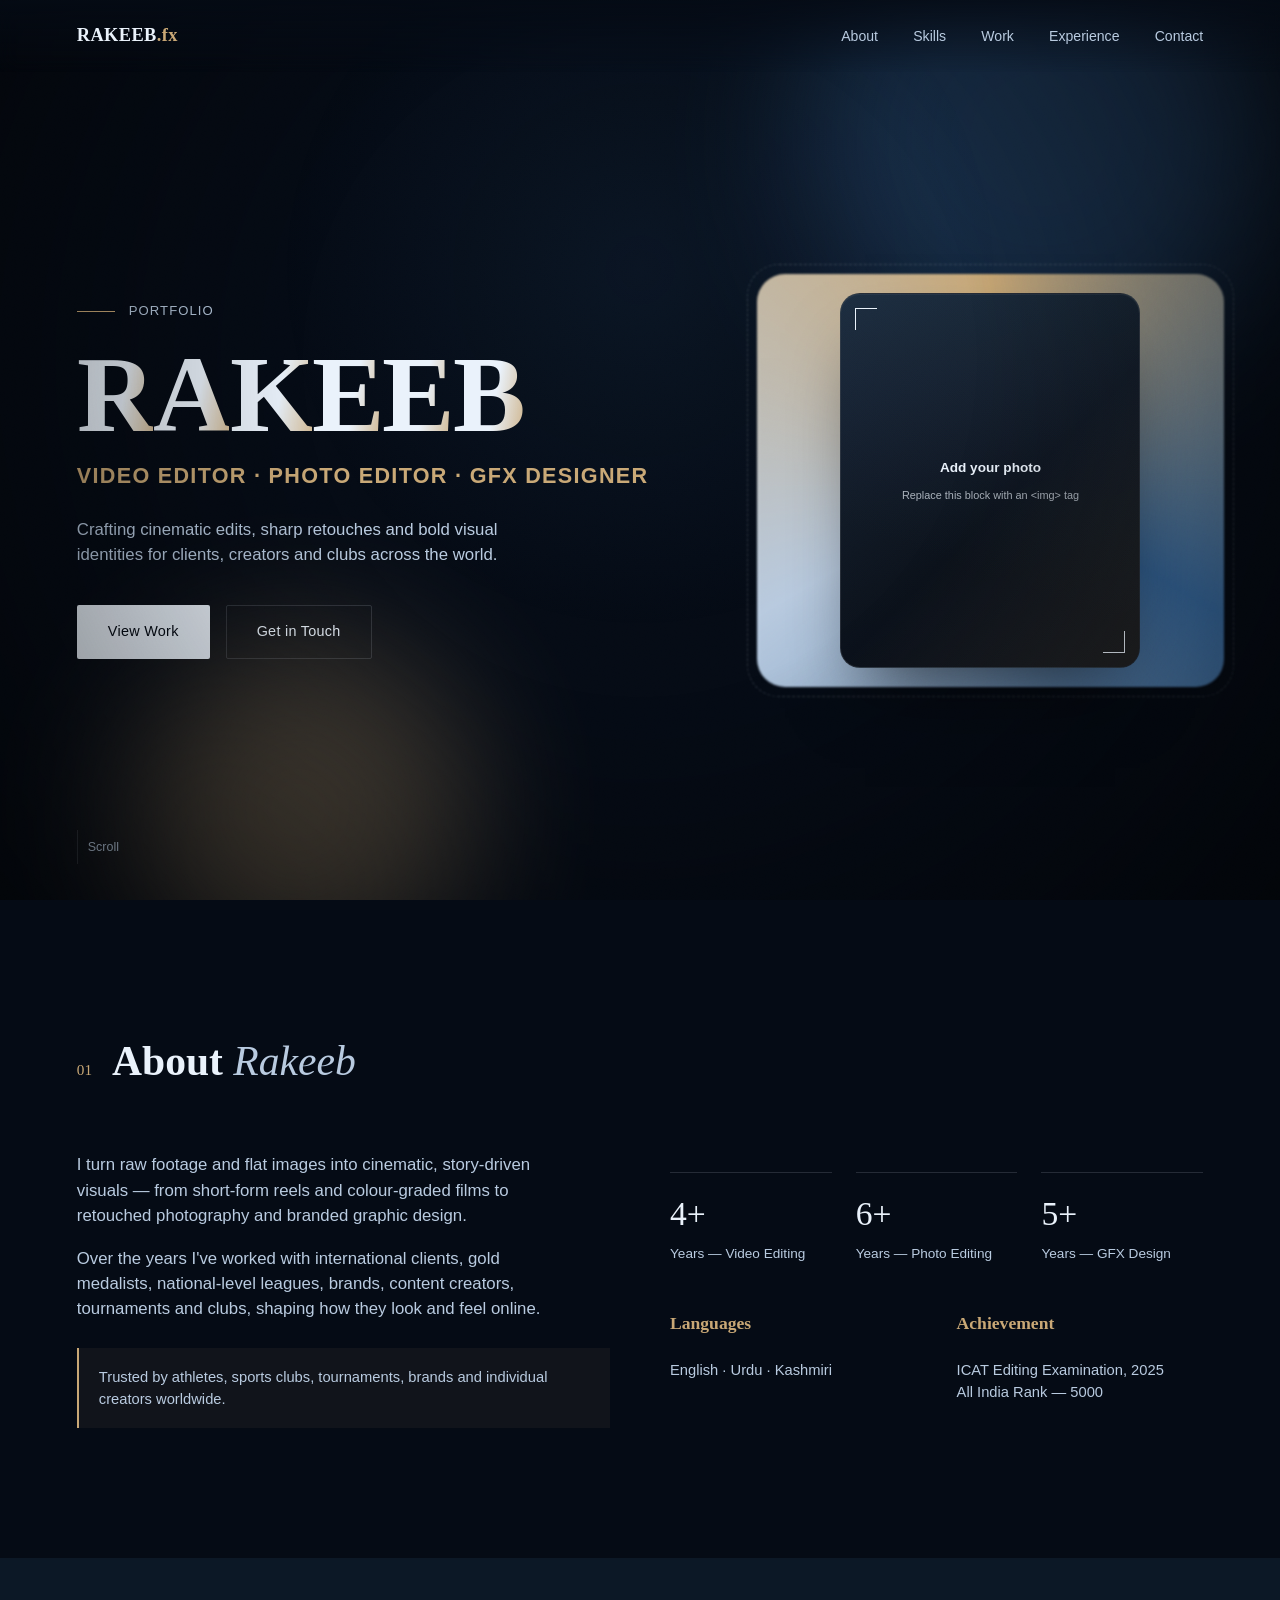
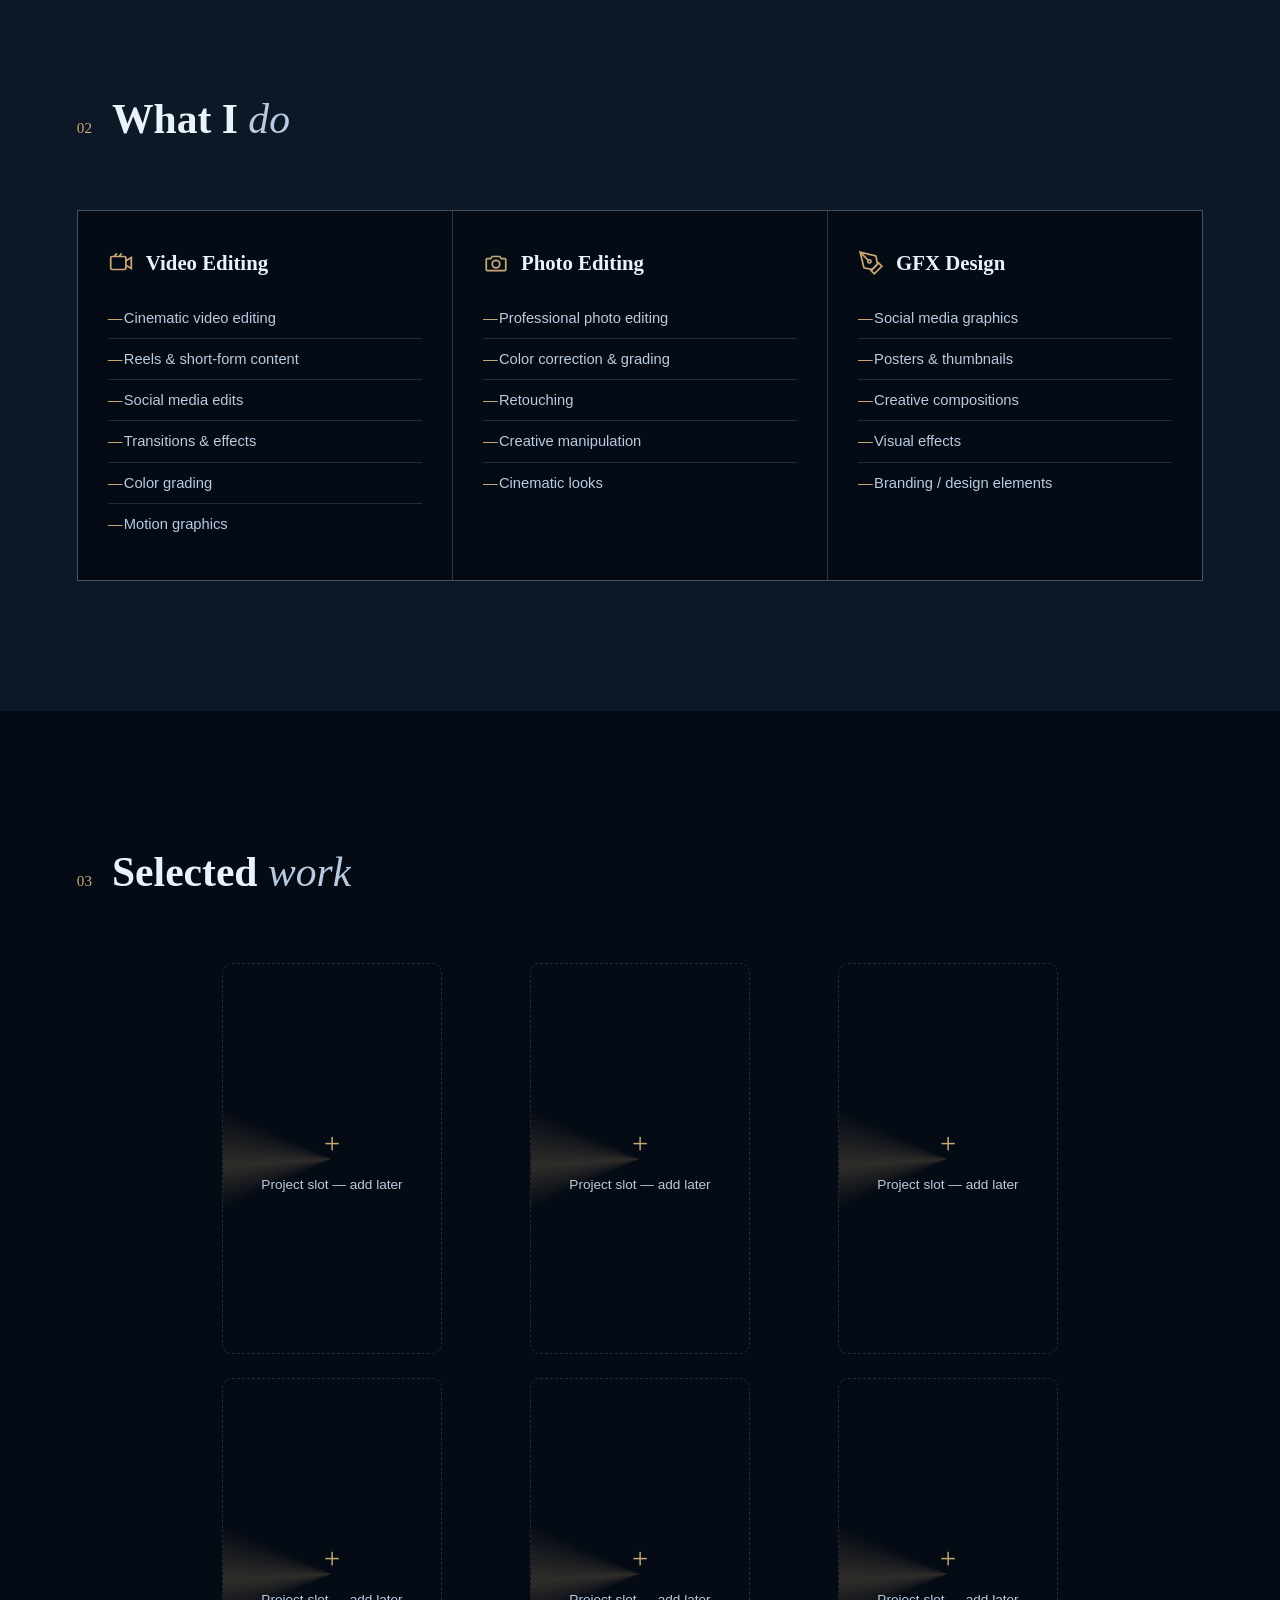
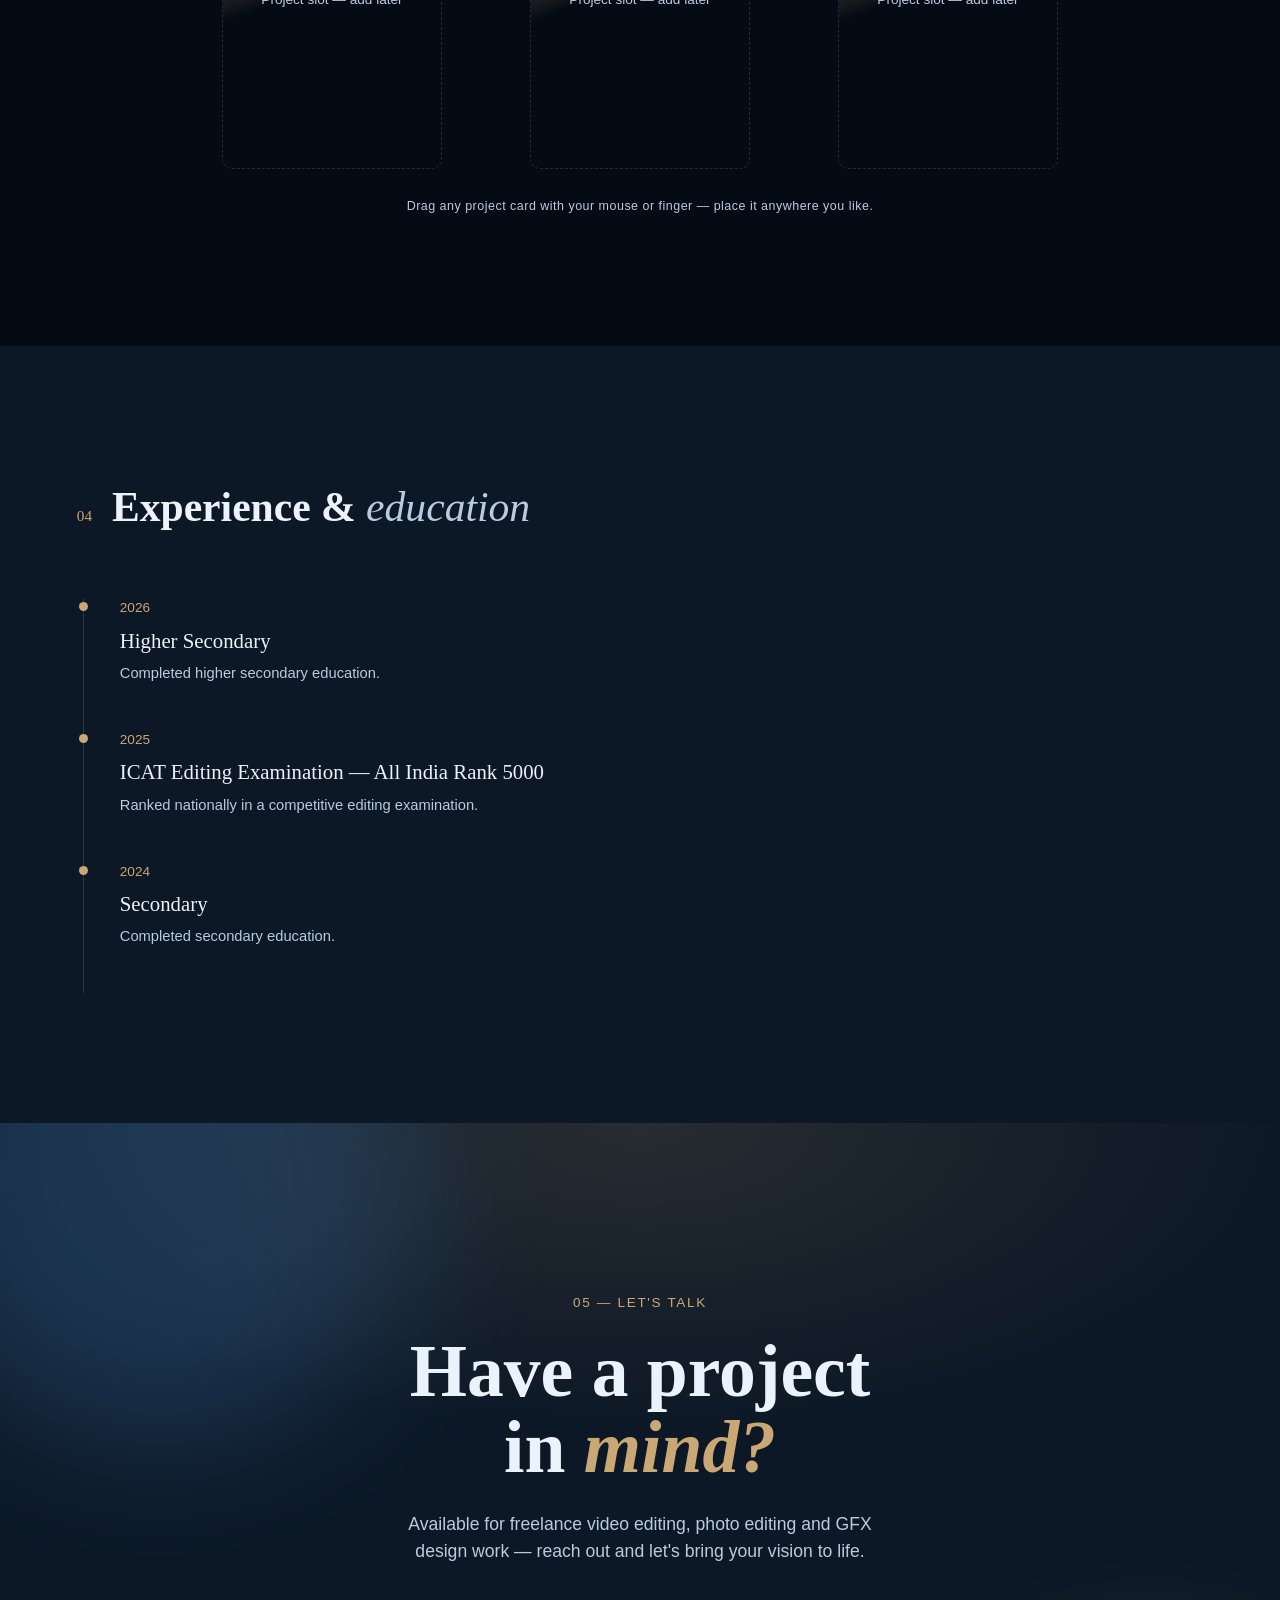
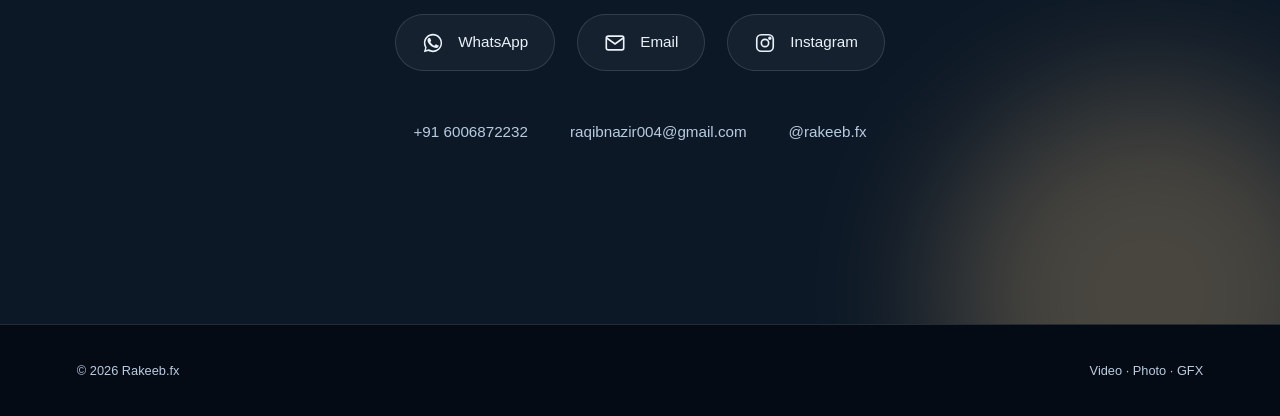
==== Index.html @ cde182a2 "Rename index-projects-draggable.html to  Index.html" ====
<!DOCTYPE html>
<html lang="en">
<head>
<meta charset="UTF-8">
<meta name="viewport" content="width=device-width, initial-scale=1.0">
<title>Rakeeb — Video Editor · Photo Editor · GFX Designer</title>
<style>
  :root{
    --prussian:#0B2545;
    --sailor:#3A6EA5;
    --alice:#EAF2FB;
    --alice-dim:#B9CBE0;
    --gold:#C9A876;
    --gold-dim:#8f7a53;
    --ink:#050B15;
    --ink-2:#0C1826;
    --line:rgba(234,242,251,0.14);
    --serif:'Fraunces', Georgia, serif;
    --sans:'Inter', -apple-system, sans-serif;
  }
  @font-face{font-family:'Fraunces';src:local('Georgia');}
  *{box-sizing:border-box; margin:0; padding:0;}
  html{scroll-behavior:smooth;}
  body{
    background:var(--ink);
    color:var(--alice);
    font-family:var(--sans);
    overflow-x:hidden;
    line-height:1.5;
  }
  ::selection{background:var(--gold); color:var(--ink);}

  .grain{
    position:fixed; inset:0; pointer-events:none; z-index:40;
    background-image:url("data:image/svg+xml,%3Csvg xmlns='http://www.w3.org/2000/svg' width='120' height='120'%3E%3Cfilter id='n'%3E%3CfeTurbulence type='fractalNoise' baseFrequency='0.9' numOctaves='2' stitchTiles='stitch'/%3E%3C/filter%3E%3Crect width='100%25' height='100%25' filter='url(%23n)' opacity='0.035'/%3E%3C/svg%3E");
    mix-blend-mode:overlay;
  }
  .vignette{
    position:fixed; inset:0; pointer-events:none; z-index:39;
    background:radial-gradient(circle at 50% 40%, transparent 40%, rgba(0,0,0,0.55) 100%);
  }
  .spotlight{
    position:fixed; inset:0; pointer-events:none; z-index:2;
    background:radial-gradient(600px circle at var(--mx,50%) var(--my,30%), rgba(58,110,165,0.10), transparent 60%);
    transition:background .1s;
  }
  .progress{position:fixed; top:0; left:0; height:2px; background:linear-gradient(90deg,var(--sailor),var(--gold)); width:0%; z-index:60; transition:width .1s;}

  /* intro curtain */
  .curtain{position:fixed; inset:0; z-index:80; display:flex; pointer-events:none;}
  .curtain div{flex:1; background:var(--ink);}
  .curtain div:first-child{animation:curtainL .9s .1s cubic-bezier(.77,0,.18,1) forwards;}
  .curtain div:last-child{animation:curtainR .9s .1s cubic-bezier(.77,0,.18,1) forwards;}
  @keyframes curtainL{to{transform:translateX(-100%);}}
  @keyframes curtainR{to{transform:translateX(100%);}}

  nav{
    position:fixed; top:0; left:0; right:0; z-index:50;
    display:flex; justify-content:space-between; align-items:center;
    padding:22px 6vw;
    backdrop-filter:blur(10px);
    background:linear-gradient(to bottom, rgba(5,11,21,0.85), transparent);
    opacity:0; animation:rise .8s .9s forwards;
  }
  .logo{font-family:var(--serif); font-size:1.15rem; letter-spacing:0.02em; font-weight:600; color:var(--alice);}
  .logo span{color:var(--gold);}
  nav ul{list-style:none; display:flex; gap:2.2rem;}
  nav a{color:var(--alice-dim); text-decoration:none; font-size:0.88rem; position:relative; padding-bottom:4px;}
  nav a::after{content:''; position:absolute; left:0; bottom:0; width:0%; height:1px; background:var(--gold); transition:width .35s ease;}
  nav a:hover{color:var(--alice);}
  nav a:hover::after{width:100%;}

  .blob{position:absolute; border-radius:50%; filter:blur(70px); opacity:0.32; pointer-events:none; z-index:0;}
  @keyframes float1{0%,100%{transform:translate(0,0) scale(1);} 50%{transform:translate(30px,-40px) scale(1.1);}}
  @keyframes float2{0%,100%{transform:translate(0,0) scale(1);} 50%{transform:translate(-40px,30px) scale(1.15);}}
  @keyframes float3{0%,100%{transform:translate(0,0);} 50%{transform:translate(20px,20px);}}

  .hero{
    position:relative; min-height:100vh; display:flex; align-items:center;
    padding:0 6vw; background:var(--ink); overflow:hidden;
  }
  .hero .blob-a{width:480px; height:480px; background:var(--sailor); top:-100px; right:0; animation:float1 12s ease-in-out infinite;}
  .hero .blob-b{width:340px; height:340px; background:var(--gold); bottom:-80px; left:10%; animation:float2 14s ease-in-out infinite;}

  .hero-grid{
    position:relative; z-index:2;
    display:grid; grid-template-columns:1.2fr 0.8fr; gap:5vw; align-items:center; width:100%;
    padding-top:60px;
  }
  .eyebrow-row{display:flex; align-items:center; gap:14px; margin-bottom:22px; opacity:0; animation:rise .9s 1.1s forwards;}
  .eyebrow-line{width:38px; height:1px; background:var(--gold);}
  .eyebrow-row span{font-size:0.82rem; color:var(--alice-dim); letter-spacing:0.08em; text-transform:uppercase;}

  .hero-name{
    font-family:var(--serif); font-weight:700;
    font-size:clamp(3.4rem, 8.5vw, 7.6rem); line-height:0.95; letter-spacing:-0.02em;
    display:flex; overflow:hidden;
  }
  .hero-name .letter{
    display:inline-block;
    background:linear-gradient(100deg, var(--alice) 30%, var(--gold) 55%, var(--alice) 80%);
    background-size:220% auto; -webkit-background-clip:text; background-clip:text; color:transparent;
    opacity:0; transform:translateY(110%) rotate(8deg);
    animation:letterIn .9s cubic-bezier(.2,.8,.2,1) forwards, shine 7s linear infinite 2.6s;
  }
  @keyframes letterIn{to{opacity:1; transform:translateY(0) rotate(0deg);}}
  @keyframes shine{to{background-position:-220% center;}}

  .hero-role{
    font-family:var(--sans); font-size:clamp(1rem,2vw,1.35rem); letter-spacing:0.06em; text-transform:uppercase;
    color:var(--gold); margin-top:14px; font-weight:600;
    opacity:0; animation:rise 1s 1.6s forwards;
  }
  .hero-sub{
    max-width:480px; margin-top:24px; color:var(--alice-dim); font-size:1.05rem;
    opacity:0; animation:rise 1s 1.75s forwards;
  }
  .hero-cta{margin-top:38px; display:flex; gap:16px; flex-wrap:wrap; opacity:0; animation:rise 1s 1.9s forwards;}
  .btn{
    position:relative; overflow:hidden;
    padding:15px 30px; border-radius:2px; font-size:0.9rem; text-decoration:none;
    transition:transform .3s, box-shadow .3s; letter-spacing:0.02em; border:1px solid transparent;
    display:inline-block;
  }
  .btn-solid{background:var(--alice); color:var(--ink);}
  .btn-solid:hover{transform:translateY(-3px); box-shadow:0 14px 30px -8px rgba(201,168,118,0.5);}
  .btn-ghost{border-color:var(--line); color:var(--alice);}
  .btn-ghost:hover{transform:translateY(-3px); border-color:var(--gold); background:rgba(201,168,118,0.1);}
  .btn::before{content:''; position:absolute; top:0; left:-120%; width:60%; height:100%; background:linear-gradient(120deg, transparent, rgba(255,255,255,0.35), transparent); transform:skewX(-20deg);}
  .btn:hover::before{animation:sweep .8s ease;}
  @keyframes sweep{to{left:140%;}}

  /* portrait assembling from fragments */
  .portrait-wrap{
    position:relative; display:flex; align-items:center; justify-content:center;
    opacity:0; animation:portraitIn 1.1s 1.3s cubic-bezier(.2,.7,.2,1) forwards, bob 5s ease-in-out infinite 3s;
  }
  @keyframes portraitIn{0%{opacity:0; transform:scale(.4) rotate(-25deg); filter:blur(14px);} 100%{opacity:1; transform:scale(1) rotate(0deg); filter:blur(0);}}
  @keyframes bob{0%,100%{transform:translateY(0);} 50%{transform:translateY(-14px);}}
  .shard{position:absolute; border-radius:50%; z-index:1; opacity:0;}
  .shard1{width:60px; height:60px; background:var(--sailor); top:-40px; left:-60px; animation:shard1move 1.1s 1.15s cubic-bezier(.2,.8,.2,1) forwards;}
  .shard2{width:40px; height:40px; background:var(--gold); bottom:-20px; right:-50px; animation:shard2move 1.1s 1.25s cubic-bezier(.2,.8,.2,1) forwards;}
  .shard3{width:26px; height:26px; background:var(--alice); top:50%; right:-70px; animation:shard3move 1.1s 1.35s cubic-bezier(.2,.8,.2,1) forwards;}
  @keyframes shard1move{0%{opacity:.9; transform:translate(-120px,-140px) rotate(-60deg) scale(1.6);} 100%{opacity:0; transform:translate(0,0) rotate(0) scale(.3);}}
  @keyframes shard2move{0%{opacity:.9; transform:translate(140px,120px) rotate(80deg) scale(1.6);} 100%{opacity:0; transform:translate(0,0) rotate(0) scale(.3);}}
  @keyframes shard3move{0%{opacity:.9; transform:translate(150px,-40px) rotate(40deg) scale(1.4);} 100%{opacity:0; transform:translate(0,0) rotate(0) scale(.3);}}

  .ring{
    position:absolute; width:110%; height:110%; border-radius:28px;
    background:conic-gradient(from 0deg, var(--gold), var(--sailor), var(--alice-dim), var(--gold));
    animation:spin 8s linear infinite;
    filter:blur(1px);
  }
  .ring::after{content:''; position:absolute; inset:-10px; border-radius:32px; border:1px dashed rgba(234,242,251,0.2);}
  @keyframes spin{to{transform:rotate(360deg);}}
  .portrait{
    position:relative; width:min(300px,68vw); aspect-ratio:4/5; border-radius:20px;
    background:
      linear-gradient(160deg, rgba(234,242,251,0.06), rgba(234,242,251,0.01)),
      linear-gradient(200deg, var(--ink-2), var(--ink) 70%);
    border:1px solid rgba(234,242,251,0.12);
    backdrop-filter:blur(6px);
    display:flex; align-items:center; justify-content:center;
    overflow:hidden; z-index:2;
    box-shadow:0 40px 70px -25px rgba(0,0,0,0.6), inset 0 1px 0 rgba(255,255,255,0.05);
    transition:transform .4s ease;
    animation:breathe 4s ease-in-out infinite, glowPulse 3s ease-in-out infinite;
  }
  @keyframes breathe{0%,100%{transform:scale(1);} 50%{transform:scale(1.02);}}
  @keyframes glowPulse{0%,100%{box-shadow:0 40px 70px -25px rgba(0,0,0,0.6), 0 0 0px rgba(201,168,118,0);} 50%{box-shadow:0 40px 70px -25px rgba(0,0,0,0.6), 0 0 35px rgba(201,168,118,0.35);}}
  .portrait::before{
    content:''; position:absolute; inset:0;
    background:linear-gradient(135deg, rgba(58,110,165,0.16), transparent 55%, rgba(201,168,118,0.14));
    pointer-events:none;
  }
  .frame-corner{position:absolute; width:22px; height:22px; z-index:3; border-color:var(--gold);}
  .fc-tl{top:14px; left:14px; border-top:1.5px solid; border-left:1.5px solid;}
  .fc-br{bottom:14px; right:14px; border-bottom:1.5px solid; border-right:1.5px solid;}
  .portrait-wrap:hover .portrait{transform:translateY(-6px);}
  .portrait-wrap:hover .ring{animation-duration:2.5s;}
  .portrait img{width:100%; height:100%; object-fit:cover; display:block; transition:transform .5s ease;}
  .portrait-wrap:hover .portrait img{transform:scale(1.06);}
  .portrait-label{color:var(--alice); font-size:0.85rem; text-align:center; z-index:2; padding:16px; font-weight:600;}
  .portrait-label small{display:block; margin-top:8px; font-size:0.68rem; opacity:0.7; font-weight:400;}

  @keyframes rise{from{opacity:0; transform:translateY(26px);} to{opacity:1; transform:translateY(0);}}

  .scroll-cue{
    position:absolute; bottom:36px; left:6vw; display:flex; align-items:center; gap:10px; z-index:2;
    color:var(--alice-dim); font-size:0.78rem; opacity:0; animation:rise 1s 2.2s forwards;
  }
  .scroll-cue .bar{width:1px; height:34px; background:var(--line); position:relative; overflow:hidden;}
  .scroll-cue .bar::after{content:''; position:absolute; top:-100%; left:0; width:100%; height:100%; background:var(--gold); animation:scrollbar 1.8s infinite;}
  @keyframes scrollbar{50%{top:0;} 100%{top:100%;}}

  section{padding:130px 6vw; position:relative;}
  .section-head{display:flex; align-items:baseline; gap:20px; margin-bottom:60px;}
  .section-num{font-family:var(--serif); font-size:0.95rem; color:var(--gold);}
  .title-mask{overflow:hidden; display:inline-block; position:relative;}
  .section-title{font-family:var(--serif); font-size:clamp(1.8rem,3.4vw,2.6rem); font-weight:600; color:var(--alice); position:relative; display:inline-block; transform:translateY(100%); transition:transform .9s cubic-bezier(.2,.8,.2,1);}
  .section-head.in .section-title{transform:translateY(0);}
  .section-title em{font-style:italic; color:var(--alice-dim); font-weight:400;}
  .curtain-wipe{position:absolute; inset:0; background:var(--gold); transform:scaleX(0); transform-origin:left; z-index:3;}
  .section-head.in .curtain-wipe{animation:wipe 1s cubic-bezier(.6,0,.2,1) forwards;}
  @keyframes wipe{0%{transform:scaleX(0); transform-origin:left;} 45%{transform:scaleX(1); transform-origin:left;} 55%{transform-origin:right;} 100%{transform:scaleX(0); transform-origin:right;}}

  .reveal{opacity:0; transform:translateY(34px); transition:opacity .8s ease, transform .8s ease;}
  .reveal.in{opacity:1; transform:translateY(0);}
  .stagger > *{opacity:0; transform:translateY(24px) scale(.96); transition:opacity .6s ease, transform .6s ease;}
  .stagger.in > *{opacity:1; transform:translateY(0) scale(1);}
  .stagger.in > *:nth-child(1){transition-delay:.05s;}
  .stagger.in > *:nth-child(2){transition-delay:.15s;}
  .stagger.in > *:nth-child(3){transition-delay:.25s;}
  .stagger.in > *:nth-child(4){transition-delay:.35s;}
  .stagger.in > *:nth-child(5){transition-delay:.45s;}
  .stagger.in > *:nth-child(6){transition-delay:.55s;}

  .project-grid.stagger > *{opacity:0; transition:opacity .8s ease, transform .8s ease;}
  .project-grid.stagger.in > *{opacity:1; transform:translate(0,0) rotate(0deg) scale(1) !important;}
  .project-grid.stagger > *:nth-child(1){transform:translate(-90px,-50px) rotate(-8deg) scale(.85);}
  .project-grid.stagger > *:nth-child(2){transform:translate(0,-110px) rotate(6deg) scale(.85);}
  .project-grid.stagger > *:nth-child(3){transform:translate(90px,-50px) rotate(-6deg) scale(.85);}
  .project-grid.stagger > *:nth-child(4){transform:translate(-90px,60px) rotate(7deg) scale(.85);}
  .project-grid.stagger > *:nth-child(5){transform:translate(0,110px) rotate(-5deg) scale(.85);}
  .project-grid.stagger > *:nth-child(6){transform:translate(90px,60px) rotate(8deg) scale(.85);}
  .project-grid.stagger.in > *:nth-child(1){transition-delay:.05s;}
  .project-grid.stagger.in > *:nth-child(2){transition-delay:.18s;}
  .project-grid.stagger.in > *:nth-child(3){transition-delay:.31s;}
  .project-grid.stagger.in > *:nth-child(4){transition-delay:.44s;}
  .project-grid.stagger.in > *:nth-child(5){transition-delay:.57s;}
  .project-grid.stagger.in > *:nth-child(6){transition-delay:.7s;}

  .about-grid{display:grid; grid-template-columns:1fr 1fr; gap:60px;}
  .about-text p{color:var(--alice-dim); font-size:1.05rem; margin-bottom:18px; max-width:52ch;}
  .stat-row{display:grid; grid-template-columns:repeat(3,1fr); gap:24px; margin-top:20px;}
  .stat{border-top:1px solid var(--line); padding-top:16px; transition:border-color .3s;}
  .stat:hover{border-color:var(--gold);}
  .stat .num{font-family:var(--serif); font-size:2.1rem; color:var(--alice);}
  .stat .lbl{color:var(--alice-dim); font-size:0.85rem; margin-top:4px;}
  .clients-note{margin-top:26px; padding:18px 20px; border-left:2px solid var(--gold); background:rgba(201,168,118,0.06); color:var(--alice-dim); font-size:0.92rem; transition:background .3s;}
  .clients-note:hover{background:rgba(201,168,118,0.13);}

  .skill-cols{display:grid; grid-template-columns:repeat(3,1fr); gap:1px; background:var(--line); border:1px solid var(--line);}
  .skill-col{background:var(--ink); padding:36px 30px; transition:background .35s, transform .35s;}
  .skill-col:hover{background:var(--ink-2); transform:translateY(-6px);}
  .skill-col h3{font-family:var(--serif); font-size:1.3rem; margin-bottom:20px; color:var(--alice); display:flex; align-items:center; gap:12px;}
  .skill-col h3 svg{width:26px; height:26px; color:var(--gold); flex-shrink:0;}
  .skill-col ul{list-style:none;}
  .skill-col li{color:var(--alice-dim); font-size:0.92rem; padding:9px 0; border-top:1px solid var(--line); position:relative; padding-left:16px; transition:color .25s, padding-left .25s;}
  .skill-col li:first-child{border-top:none;}
  .skill-col li::before{content:'—'; position:absolute; left:0; color:var(--gold);}
  .skill-col li:hover{color:var(--alice); padding-left:22px;}

  .project-grid{
    display:grid; grid-template-columns:repeat(3,1fr); gap:24px; max-width:900px; margin:0 auto;
    perspective:1200px;
  }
  .project-card{
    aspect-ratio:9/16; max-width:220px; margin:0 auto; width:100%; border:1px dashed var(--line); border-radius:10px;
    display:flex; flex-direction:column; align-items:center; justify-content:center; gap:10px;
    color:var(--alice-dim); font-size:0.85rem; position:relative; overflow:hidden;
    cursor:grab; user-select:none; -webkit-user-select:none; touch-action:none;
    will-change:transform; transform:translateZ(0);
    transition:border-color .3s, background .3s, box-shadow .35s, filter .35s;
  }
  .project-card::before{
    content:''; position:absolute; inset:-60%; pointer-events:none;
    background:conic-gradient(from 0deg, transparent 0 68%, rgba(201,168,118,.22) 74%, transparent 82%);
    animation:projectSweep 5s linear infinite;
  }
  .project-card::after{
    content:''; position:absolute; inset:0; pointer-events:none;
    background:linear-gradient(135deg, rgba(234,242,251,.08), transparent 42%, rgba(201,168,118,.08));
    opacity:0; transition:opacity .35s;
  }
  .project-card:hover{
    border-color:var(--gold); background:rgba(201,168,118,0.08);
    box-shadow:0 24px 50px -18px rgba(201,168,118,0.45), 0 0 28px rgba(58,110,165,.16);
    filter:saturate(1.12); transform:translateY(-7px) rotateX(2deg) !important;
  }
  .project-card:active{cursor:grabbing;}
  .project-card.dragging{
    z-index:30 !important; cursor:grabbing; transition:none !important;
    box-shadow:0 35px 70px -18px rgba(0,0,0,.75), 0 0 35px rgba(201,168,118,.28);
    filter:saturate(1.18) brightness(1.06);
  }
  .project-card video, .project-card img{width:100%; height:100%; object-fit:cover; display:block;}
  .plus{font-size:1.8rem; color:var(--gold); font-family:var(--serif); transition:transform .35s, opacity .35s;}
  .project-card:hover .plus{transform:rotate(90deg) scale(1.15);}
  .project-card:hover::after{opacity:1;}
  @keyframes projectSweep{to{transform:rotate(360deg);}}
  @keyframes projectGlow{
    0%,100%{box-shadow:0 0 0 rgba(201,168,118,0);}
    50%{box-shadow:0 0 24px rgba(201,168,118,.16);}
  }
  .project-card.project-animated{animation:projectGlow 3.5s ease-in-out infinite;}
  .project-card.project-animated:nth-child(2){animation-delay:.35s;}
  .project-card.project-animated:nth-child(3){animation-delay:.7s;}
  .project-card.project-animated:nth-child(4){animation-delay:1.05s;}
  .project-card.project-animated:nth-child(5){animation-delay:1.4s;}
  .project-card.project-animated:nth-child(6){animation-delay:1.75s;}
  .drag-hint{
    text-align:center; margin:28px auto 0; color:var(--alice-dim); font-size:.78rem; opacity:.65;
    letter-spacing:.04em;
  }

  .timeline{border-left:1px solid var(--line); margin-left:6px;}
  .t-item{position:relative; padding:0 0 46px 36px;}
  .t-item::before{content:''; position:absolute; left:-5px; top:4px; width:9px; height:9px; border-radius:50%; background:var(--gold); box-shadow:0 0 0 0 rgba(201,168,118,0.6); animation:tpulse 2.4s infinite;}
  @keyframes tpulse{0%{box-shadow:0 0 0 0 rgba(201,168,118,0.5);} 70%{box-shadow:0 0 0 10px rgba(201,168,118,0);} 100%{box-shadow:0 0 0 0 rgba(201,168,118,0);}}
  .t-year{color:var(--gold); font-size:0.85rem; margin-bottom:6px;}
  .t-title{font-family:var(--serif); font-size:1.3rem; color:var(--alice); margin-bottom:6px;}
  .t-desc{color:var(--alice-dim); font-size:0.92rem; max-width:60ch;}

  .info-row{display:grid; grid-template-columns:repeat(3,1fr); gap:40px;}
  .info-block h4{font-family:var(--serif); font-size:1.1rem; margin-bottom:16px; color:var(--gold);}
  .info-block p, .info-block li{color:var(--alice-dim); font-size:0.92rem; list-style:none; padding:6px 0;}

  .contact-section{
    position:relative; padding:170px 6vw; overflow:hidden;
    background:radial-gradient(ellipse 80% 60% at 50% 0%, rgba(201,168,118,0.14), transparent 65%), var(--ink-2);
  }
  .contact-section .blob-c{width:520px; height:520px; background:var(--sailor); top:-200px; left:-100px; animation:float3 10s ease-in-out infinite;}
  .contact-section .blob-d{width:420px; height:420px; background:var(--gold); bottom:-180px; right:-80px; animation:float1 13s ease-in-out infinite;}
  .contact-wrap{position:relative; z-index:2; text-align:center; max-width:800px; margin:0 auto;}
  .contact-eyebrow{color:var(--gold); letter-spacing:0.12em; text-transform:uppercase; font-size:0.85rem; margin-bottom:20px; opacity:0;}
  .contact-title{font-family:var(--serif); font-size:clamp(2.6rem,7vw,4.6rem); line-height:1.03; margin-bottom:26px; opacity:0;}
  .contact-title em{color:var(--gold); font-style:italic;}
  .contact-desc{color:var(--alice-dim); font-size:1.1rem; max-width:52ch; margin:0 auto; opacity:0;}
  .contact-cta{margin-top:50px; opacity:0; display:flex; justify-content:center; gap:22px; flex-wrap:wrap;}
  .icon-btn{
    display:flex; align-items:center; gap:14px;
    padding:16px 26px; border-radius:50px; text-decoration:none;
    background:rgba(234,242,251,0.04); border:1px solid var(--line);
    color:var(--alice); font-size:0.95rem; font-weight:500;
    transition:transform .35s, border-color .35s, background .35s, box-shadow .35s;
    position:relative; overflow:hidden;
  }
  .icon-btn svg{width:22px; height:22px; flex-shrink:0; position:relative; z-index:2;}
  .icon-btn span{position:relative; z-index:2;}
  .icon-btn::before{content:''; position:absolute; inset:0; border-radius:50px; opacity:0; background:linear-gradient(100deg,var(--sailor),var(--gold)); transition:opacity .35s;}
  .icon-btn:hover{transform:translateY(-5px); border-color:transparent; box-shadow:0 18px 34px -14px rgba(201,168,118,0.5);}
  .icon-btn:hover::before{opacity:1;}
  .icon-btn.whatsapp{animation:btnpop 2.6s ease-in-out infinite;}
  @keyframes btnpop{0%,100%{box-shadow:0 0 0 0 rgba(201,168,118,0.35);} 50%{box-shadow:0 0 0 10px rgba(201,168,118,0);}}
  .contact-links{display:flex; justify-content:center; gap:34px; flex-wrap:wrap; margin-top:40px; opacity:0;}
  .contact-links a{color:var(--alice-dim); text-decoration:none; font-size:0.95rem; padding:10px 4px; position:relative;}
  .contact-links a::after{content:''; position:absolute; left:0; bottom:0; width:0%; height:1px; background:var(--gold); transition:width .35s ease;}
  .contact-links a:hover{color:var(--alice);}
  .contact-links a:hover::after{width:100%;}
  .contact-wrap .fade-in{animation:rise 1s forwards;}
  .contact-eyebrow.fade-in{animation-delay:.05s;}
  .contact-title.fade-in{animation-delay:.15s;}
  .contact-desc.fade-in{animation-delay:.3s;}
  .contact-cta.fade-in{animation-delay:.45s;}
  .contact-links.fade-in{animation-delay:.6s;}

  footer{padding:36px 6vw; border-top:1px solid var(--line); display:flex; justify-content:space-between; color:var(--alice-dim); font-size:0.8rem;}

  @media(max-width:860px){
    .hero-grid, .about-grid{grid-template-columns:1fr;}
    .portrait-wrap{order:-1; margin:0 auto 20px;}
    .skill-cols, .project-grid, .info-row{grid-template-columns:1fr;}
    nav ul{display:none;}
    section{padding:90px 6vw;}
    .contact-section{padding:110px 6vw;}
  }
  @media (prefers-reduced-motion: reduce){
    *{animation:none !important; transition:none !important;}
    .section-title{transform:none;}
  }
</style>
</head>
<body>

<div class="curtain"><div></div><div></div></div>
<div class="progress" id="progress"></div>
<div class="grain"></div>
<div class="vignette"></div>
<div class="spotlight" id="spotlight"></div>

<nav>
  <div class="logo">RAKEEB<span>.fx</span></div>
  <ul>
    <li><a href="#about">About</a></li>
    <li><a href="#skills">Skills</a></li>
    <li><a href="#work">Work</a></li>
    <li><a href="#experience">Experience</a></li>
    <li><a href="#contact">Contact</a></li>
  </ul>
</nav>

<section class="hero">
  <div class="blob blob-a" data-depth="30"></div>
  <div class="blob blob-b" data-depth="18"></div>
  <div class="hero-grid">
    <div>
      <div class="eyebrow-row"><div class="eyebrow-line"></div><span>Portfolio</span></div>
      <h1 class="hero-name" id="heroName"></h1>
      <div class="hero-role">Video Editor · Photo Editor · GFX Designer</div>
      <p class="hero-sub">Crafting cinematic edits, sharp retouches and bold visual identities for clients, creators and clubs across the world.</p>
      <div class="hero-cta">
        <a href="#work" class="btn btn-solid">View Work</a>
        <a href="#contact" class="btn btn-ghost">Get in Touch</a>
      </div>
    </div>
    <div class="portrait-wrap">
      <span class="shard shard1"></span>
      <span class="shard shard2"></span>
      <span class="shard shard3"></span>
      <div class="ring"></div>
      <div class="portrait">
        <div class="frame-corner fc-tl"></div>
        <div class="frame-corner fc-br"></div>
        <div class="portrait-label">Add your photo<br><small>Replace this block with an &lt;img&gt; tag</small></div>
      </div>
    </div>
  </div>
  <div class="scroll-cue"><div class="bar"></div><span>Scroll</span></div>
</section>

<section id="about">
  <div class="section-head reveal"><span class="section-num">01</span><div class="title-mask"><h2 class="section-title">About <em>Rakeeb</em></h2><div class="curtain-wipe"></div></div></div>
  <div class="about-grid">
    <div class="about-text reveal">
      <p>I turn raw footage and flat images into cinematic, story-driven visuals — from short-form reels and colour-graded films to retouched photography and branded graphic design.</p>
      <p>Over the years I've worked with international clients, gold medalists, national-level leagues, brands, content creators, tournaments and clubs, shaping how they look and feel online.</p>
      <div class="clients-note">Trusted by athletes, sports clubs, tournaments, brands and individual creators worldwide.</div>
    </div>
    <div class="reveal">
      <div class="stat-row">
        <div class="stat"><div class="num">4+</div><div class="lbl">Years — Video Editing</div></div>
        <div class="stat"><div class="num">6+</div><div class="lbl">Years — Photo Editing</div></div>
        <div class="stat"><div class="num">5+</div><div class="lbl">Years — GFX Design</div></div>
      </div>
      <div class="info-row" style="margin-top:46px; grid-template-columns:1fr 1fr;">
        <div class="info-block">
          <h4>Languages</h4>
          <p>English · Urdu · Kashmiri</p>
        </div>
        <div class="info-block">
          <h4>Achievement</h4>
          <p>ICAT Editing Examination, 2025<br>All India Rank — 5000</p>
        </div>
      </div>
    </div>
  </div>
</section>

<section id="skills" style="background:var(--ink-2);">
  <div class="section-head reveal"><span class="section-num">02</span><div class="title-mask"><h2 class="section-title">What I <em>do</em></h2><div class="curtain-wipe"></div></div></div>
  <div class="skill-cols stagger">
    <div class="skill-col">
      <h3><svg viewBox="0 0 24 24" fill="none" stroke="currentColor" stroke-width="1.6"><rect x="2.5" y="6" width="14" height="12" rx="1.5"/><path d="M16.5 10l5-3v10l-5-3"/><path d="M6 6l2-3M10.5 6l2-3"/></svg>Video Editing</h3>
      <ul>
        <li>Cinematic video editing</li>
        <li>Reels & short-form content</li>
        <li>Social media edits</li>
        <li>Transitions & effects</li>
        <li>Color grading</li>
        <li>Motion graphics</li>
      </ul>
    </div>
    <div class="skill-col">
      <h3><svg viewBox="0 0 24 24" fill="none" stroke="currentColor" stroke-width="1.6"><path d="M4 8h3l1.5-2h7L17 8h3a1 1 0 011 1v9a1 1 0 01-1 1H4a1 1 0 01-1-1V9a1 1 0 011-1z"/><circle cx="12" cy="13" r="3.5"/></svg>Photo Editing</h3>
      <ul>
        <li>Professional photo editing</li>
        <li>Color correction & grading</li>
        <li>Retouching</li>
        <li>Creative manipulation</li>
        <li>Cinematic looks</li>
      </ul>
    </div>
    <div class="skill-col">
      <h3><svg viewBox="0 0 24 24" fill="none" stroke="currentColor" stroke-width="1.6"><path d="M12 19l7-7 3 3-7 7-3-3z"/><path d="M18 13l-1.5-7.5L2 2l3.5 14.5L13 18l5-5z"/><path d="M2 2l7.5 7.5"/><circle cx="10.5" cy="10.5" r="1.5"/></svg>GFX Design</h3>
      <ul>
        <li>Social media graphics</li>
        <li>Posters & thumbnails</li>
        <li>Creative compositions</li>
        <li>Visual effects</li>
        <li>Branding / design elements</li>
      </ul>
    </div>
  </div>
</section>

<section id="work">
  <div class="section-head reveal"><span class="section-num">03</span><div class="title-mask"><h2 class="section-title">Selected <em>work</em></h2><div class="curtain-wipe"></div></div></div>
  <div class="project-grid stagger">
    <div class="project-card project-animated"><div class="plus">+</div>Project slot — add later</div>
    <div class="project-card project-animated"><div class="plus">+</div>Project slot — add later</div>
    <div class="project-card project-animated"><div class="plus">+</div>Project slot — add later</div>
    <div class="project-card project-animated"><div class="plus">+</div>Project slot — add later</div>
    <div class="project-card project-animated"><div class="plus">+</div>Project slot — add later</div>
    <div class="project-card project-animated"><div class="plus">+</div>Project slot — add later</div>
  </div>
  <div class="drag-hint reveal">Drag any project card with your mouse or finger — place it anywhere you like.</div>
</section>

<section id="experience" style="background:var(--ink-2);">
  <div class="section-head reveal"><span class="section-num">04</span><div class="title-mask"><h2 class="section-title">Experience & <em>education</em></h2><div class="curtain-wipe"></div></div></div>
  <div class="timeline reveal">
    <div class="t-item">
      <div class="t-year">2026</div>
      <div class="t-title">Higher Secondary</div>
      <div class="t-desc">Completed higher secondary education.</div>
    </div>
    <div class="t-item">
      <div class="t-year">2025</div>
      <div class="t-title">ICAT Editing Examination — All India Rank 5000</div>
      <div class="t-desc">Ranked nationally in a competitive editing examination.</div>
    </div>
    <div class="t-item">
      <div class="t-year">2024</div>
      <div class="t-title">Secondary</div>
      <div class="t-desc">Completed secondary education.</div>
    </div>
  </div>
</section>

<section id="contact" class="contact-section">
  <div class="blob blob-c"></div>
  <div class="blob blob-d"></div>
  <div class="contact-wrap">
    <div class="contact-eyebrow">05 — Let's talk</div>
    <h2 class="contact-title">Have a project<br>in <em>mind?</em></h2>
    <p class="contact-desc">Available for freelance video editing, photo editing and GFX design work — reach out and let's bring your vision to life.</p>
    <div class="contact-cta">
      <a href="https://wa.me/916006872232" target="_blank" class="icon-btn whatsapp">
        <svg viewBox="0 0 24 24" fill="currentColor"><path d="M17.5 14.4c-.3-.1-1.7-.9-2-.9-.3-.1-.5-.1-.7.1-.2.3-.8.9-.9 1.1-.2.2-.3.2-.6.1-.3-.1-1.3-.5-2.4-1.5-.9-.8-1.5-1.8-1.7-2.1-.2-.3 0-.5.1-.6.1-.1.3-.3.4-.5.1-.1.2-.3.3-.4.1-.2 0-.4 0-.5 0-.1-.7-1.6-.9-2.2-.2-.5-.5-.5-.7-.5h-.6c-.2 0-.5.1-.8.4-.3.3-1 1-1 2.4s1.1 2.8 1.2 3c.1.2 2.1 3.2 5.1 4.4.7.3 1.3.5 1.7.6.7.2 1.4.2 1.9.1.6-.1 1.7-.7 2-1.4.2-.7.2-1.2.2-1.4-.1-.1-.3-.2-.6-.3z"/><path d="M12 2C6.5 2 2 6.5 2 12c0 1.9.5 3.6 1.4 5.1L2 22l5-1.3c1.4.8 3.1 1.3 4.9 1.3 5.5 0 10-4.5 10-10S17.5 2 12 2zm0 18.1c-1.6 0-3.1-.4-4.4-1.2l-.3-.2-3 .8.8-2.9-.2-.3C4.2 15 3.7 13.5 3.7 12c0-4.6 3.7-8.3 8.3-8.3s8.3 3.7 8.3 8.3-3.7 8.1-8.3 8.1z"/></svg>
        <span>WhatsApp</span>
      </a>
      <a href="mailto:raqibnazir004@gmail.com" class="icon-btn">
        <svg viewBox="0 0 24 24" fill="none" stroke="currentColor" stroke-width="1.8"><rect x="2.5" y="4.5" width="19" height="15" rx="2"/><path d="M3 6.5l9 6.5 9-6.5"/></svg>
        <span>Email</span>
      </a>
      <a href="https://instagram.com/rakeeb.fx" target="_blank" class="icon-btn">
        <svg viewBox="0 0 24 24" fill="none" stroke="currentColor" stroke-width="1.8"><rect x="3" y="3" width="18" height="18" rx="5"/><circle cx="12" cy="12" r="4"/><circle cx="17.3" cy="6.7" r="1"/></svg>
        <span>Instagram</span>
      </a>
    </div>
    <div class="contact-links">
      <a href="https://wa.me/916006872232" target="_blank">+91 6006872232</a>
      <a href="mailto:raqibnazir004@gmail.com">raqibnazir004@gmail.com</a>
      <a href="https://instagram.com/rakeeb.fx" target="_blank">@rakeeb.fx</a>
    </div>
  </div>
</section>

<footer>
  <span>© <span id="year"></span> Rakeeb.fx</span>
  <span>Video · Photo · GFX</span>
</footer>

<script>
  document.getElementById('year').textContent = new Date().getFullYear();

  // split hero name into animated letters
  const name = "RAKEEB";
  const heroName = document.getElementById('heroName');
  [...name].forEach((ch,i)=>{
    const s = document.createElement('span');
    s.className = 'letter';
    s.textContent = ch;
    s.style.animationDelay = (1.15 + i*0.08) + 's, ' + (1.15 + i*0.08 + 3) + 's';
    heroName.appendChild(s);
  });

  // scroll reveal
  const revealEls = document.querySelectorAll('.reveal, .stagger, .section-head');
  const obs = new IntersectionObserver((entries)=>{
    entries.forEach(e=>{
      if(e.isIntersecting){
        e.target.classList.add('in');
        if(e.target.classList.contains('project-grid')){
          e.target.querySelectorAll('.project-card').forEach(c=>c.classList.add('project-animated'));
        }
      }
    });
  }, {threshold:0.15});
  revealEls.forEach(el=>obs.observe(el));

  // contact fade-in on view
  const contactEls = document.querySelectorAll('.contact-wrap > *');
  const cObs = new IntersectionObserver((entries)=>{
    entries.forEach(e=>{ if(e.isIntersecting){ e.target.classList.add('fade-in'); } });
  }, {threshold:0.3});
  contactEls.forEach(el=>cObs.observe(el));

  // scroll progress + parallax blobs
  const depthEls = document.querySelectorAll('[data-depth]');
  window.addEventListener('scroll', ()=>{
    const h = document.documentElement;
    const pct = (h.scrollTop) / (h.scrollHeight - h.clientHeight) * 100;
    document.getElementById('progress').style.width = pct + '%';
    depthEls.forEach(el=>{
      const depth = el.dataset.depth;
      el.style.transform = `translateY(${h.scrollTop / depth}px)`;
    });
  });

  // cursor spotlight
  window.addEventListener('mousemove', (e)=>{
    document.documentElement.style.setProperty('--mx', e.clientX + 'px');
    document.documentElement.style.setProperty('--my', e.clientY + 'px');
  });

  // 3D tilt on the portrait following the cursor
  const tiltCard = document.querySelector('.portrait');
  const tiltWrap = document.querySelector('.portrait-wrap');
  if(tiltCard && tiltWrap){
    tiltWrap.addEventListener('mousemove', (e)=>{
      const r = tiltCard.getBoundingClientRect();
      const px = (e.clientX - r.left) / r.width - 0.5;
      const py = (e.clientY - r.top) / r.height - 0.5;
      tiltCard.style.transform = `rotateY(${px*14}deg) rotateX(${-py*14}deg) translateY(-4px)`;
    });
    tiltWrap.addEventListener('mouseleave', ()=>{ tiltCard.style.transform = ''; });
    tiltWrap.style.perspective = '900px';
  }


  // Project cards: manual drag only (mouse + touch). Cards never auto-move.
  const projectCards = document.querySelectorAll('.project-card');
  projectCards.forEach((card)=>{
    let dragging = false, pointerId = null;
    let startX = 0, startY = 0, baseX = 0, baseY = 0;
    let moved = false;

    const getXY = (e) => ({x:e.clientX, y:e.clientY});

    card.addEventListener('pointerdown', (e)=>{
      if(e.button !== undefined && e.pointerType === 'mouse' && e.button !== 0) return;
      dragging = true;
      moved = false;
      pointerId = e.pointerId;
      card.setPointerCapture(pointerId);
      const p = getXY(e);
      startX = p.x; startY = p.y;
      baseX = parseFloat(card.dataset.dragX || '0');
      baseY = parseFloat(card.dataset.dragY || '0');
      card.classList.add('dragging');
      e.preventDefault();
    });

    card.addEventListener('pointermove', (e)=>{
      if(!dragging || e.pointerId !== pointerId) return;
      const p = getXY(e);
      const dx = p.x - startX;
      const dy = p.y - startY;
      if(Math.abs(dx) + Math.abs(dy) > 4) moved = true;

      const x = baseX + dx;
      const y = baseY + dy;
      card.dataset.dragX = x;
      card.dataset.dragY = y;
      card.style.transform = `translate3d(${x}px, ${y}px, 0) rotate(${Math.max(-4, Math.min(4, dx/35))}deg) scale(1.025)`;
      e.preventDefault();
    });

    const endDrag = (e)=>{
      if(!dragging || (e.pointerId !== undefined && e.pointerId !== pointerId)) return;
      dragging = false;
      card.classList.remove('dragging');
      card.style.transform = `translate3d(${card.dataset.dragX || 0}px, ${card.dataset.dragY || 0}px, 0)`;
      pointerId = null;
    };

    card.addEventListener('pointerup', endDrag);
    card.addEventListener('pointercancel', endDrag);
  });

  // remove curtain from flow after animation
  setTimeout(()=>{ const c = document.querySelector('.curtain'); if(c) c.style.display='none'; }, 1100);
</script>

</body>
</html>
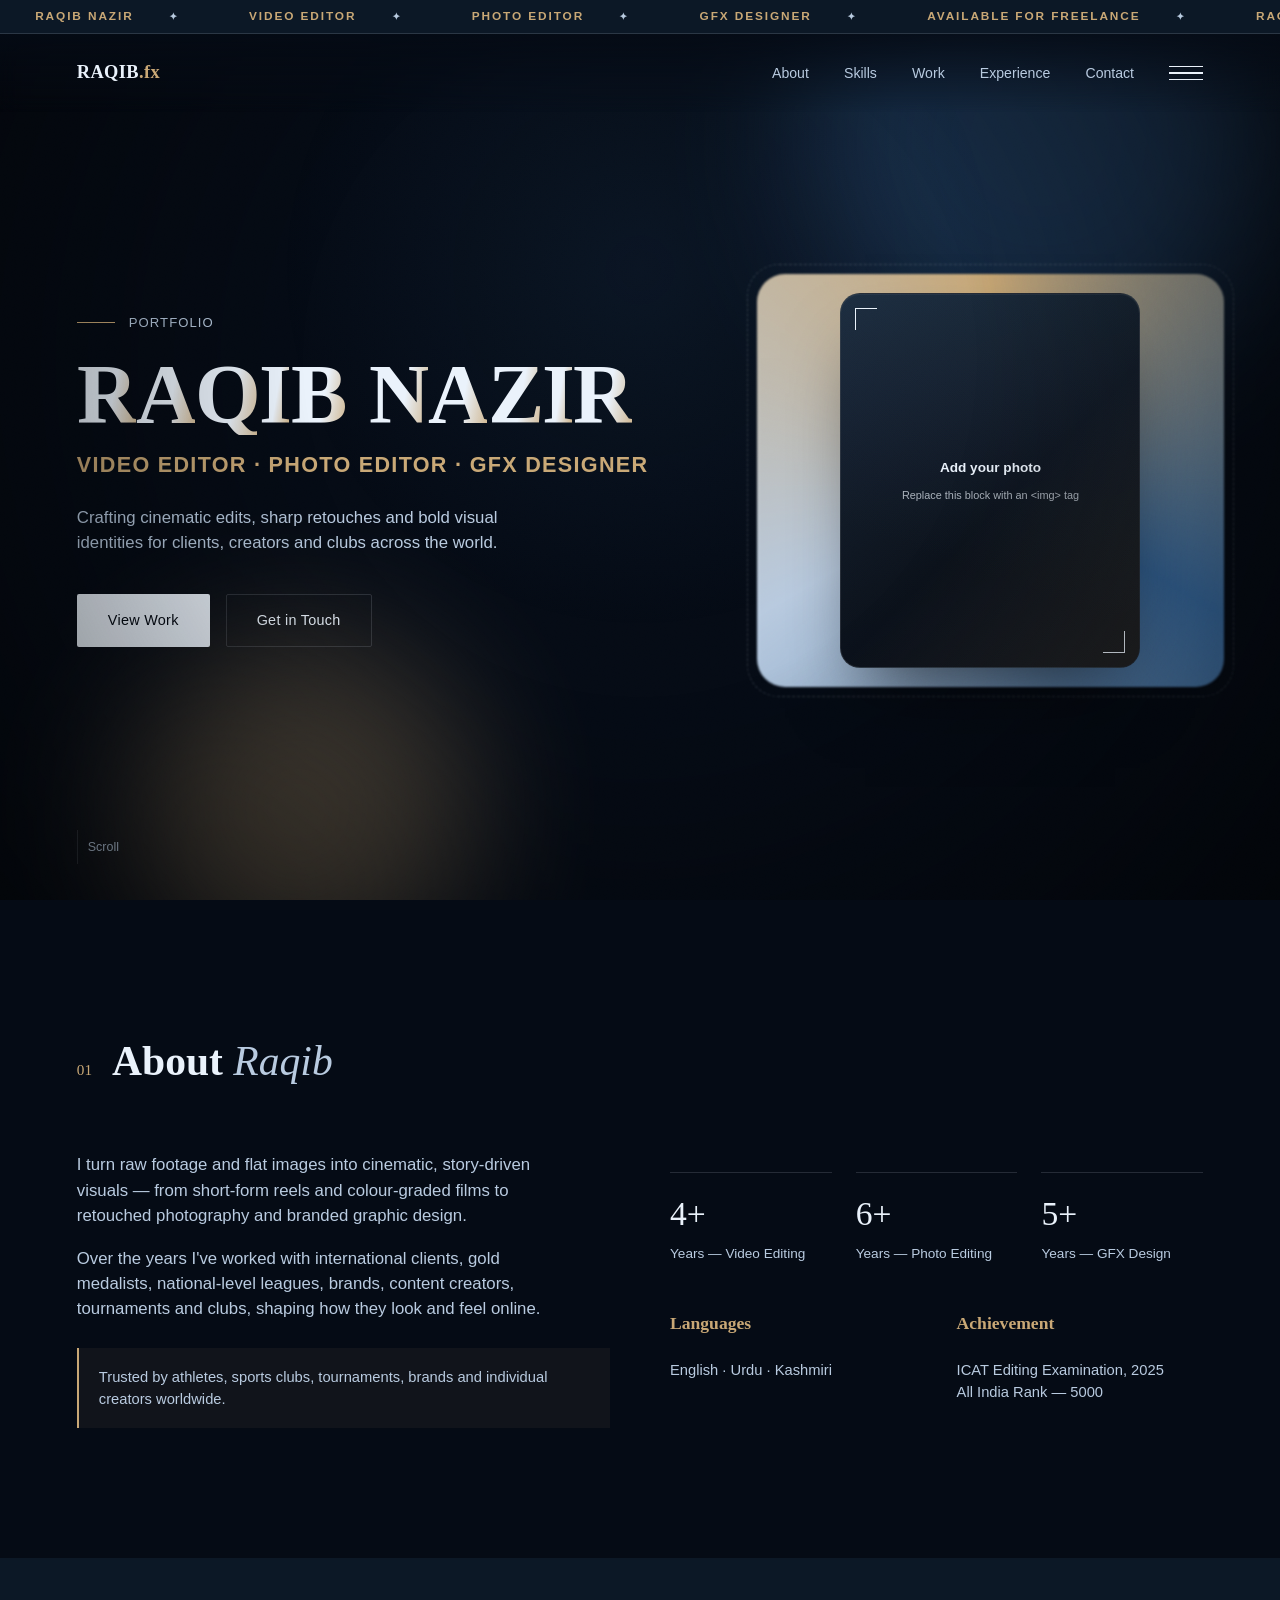
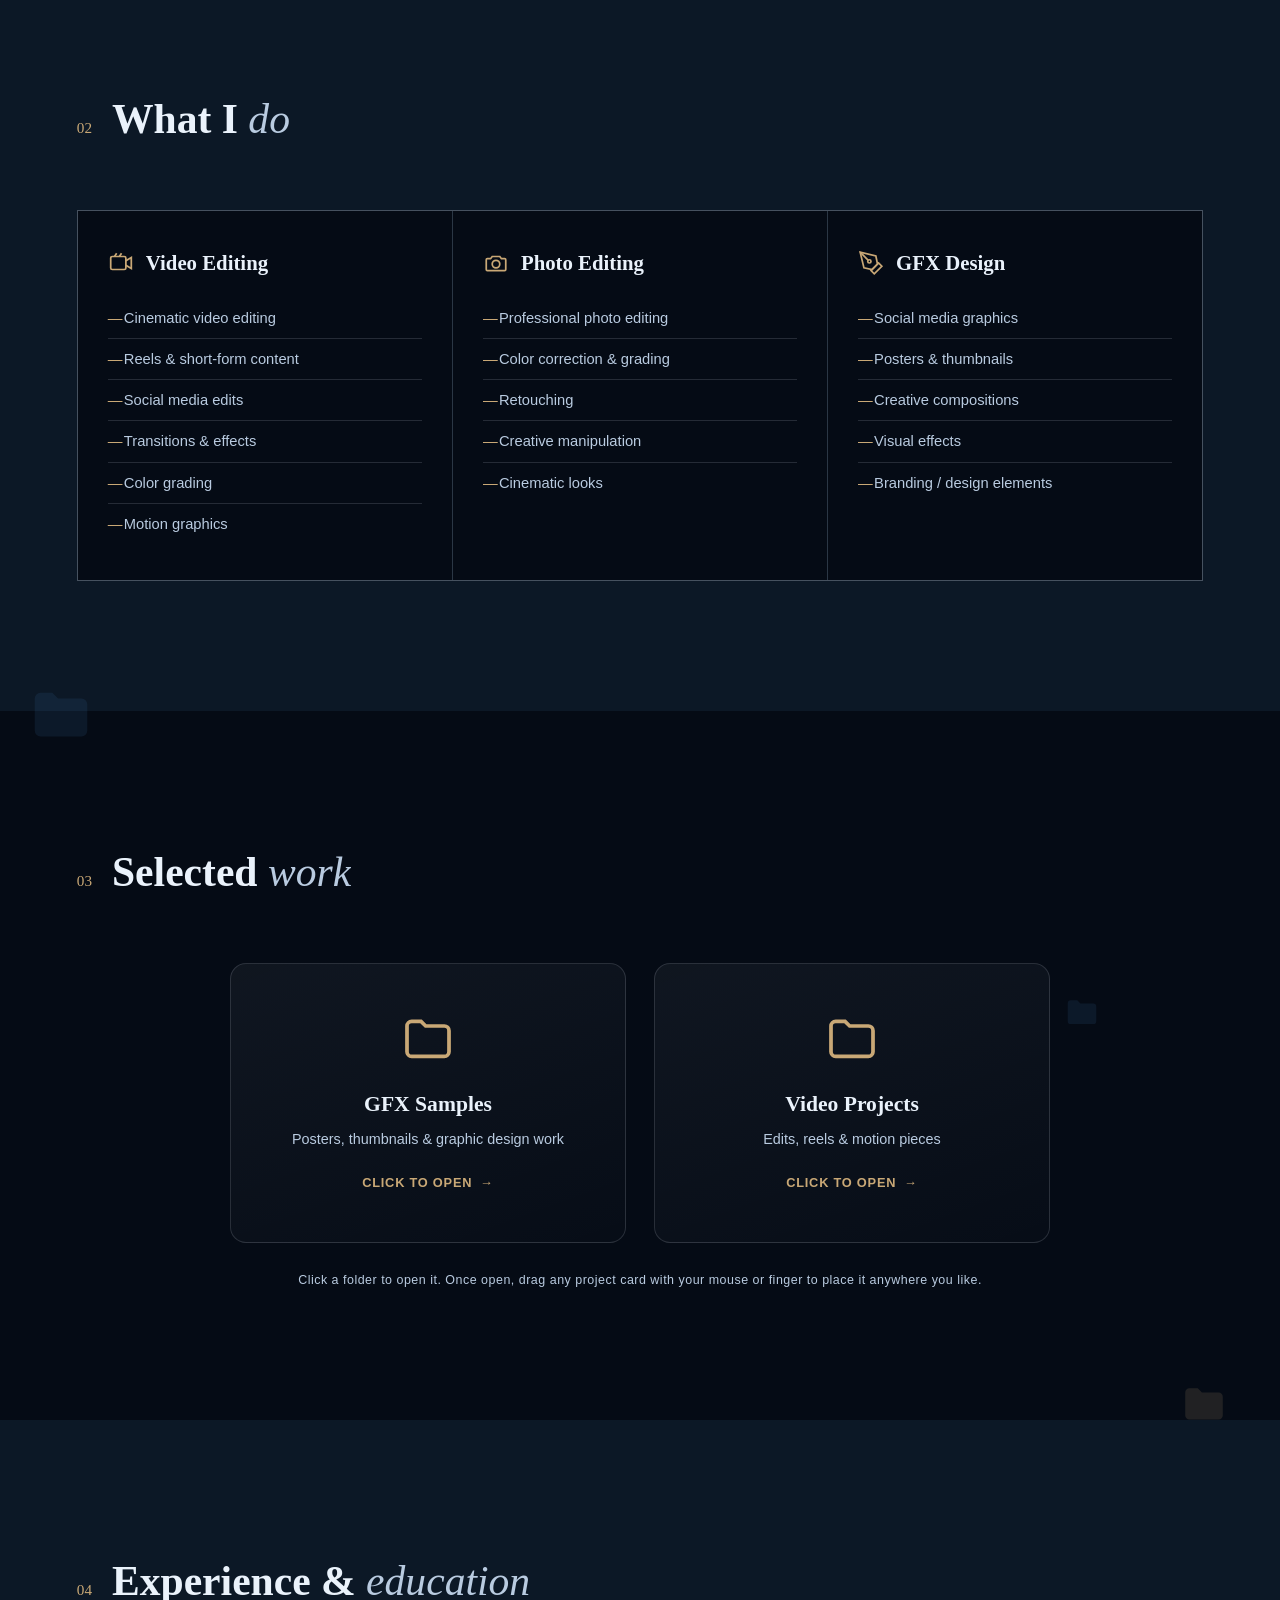
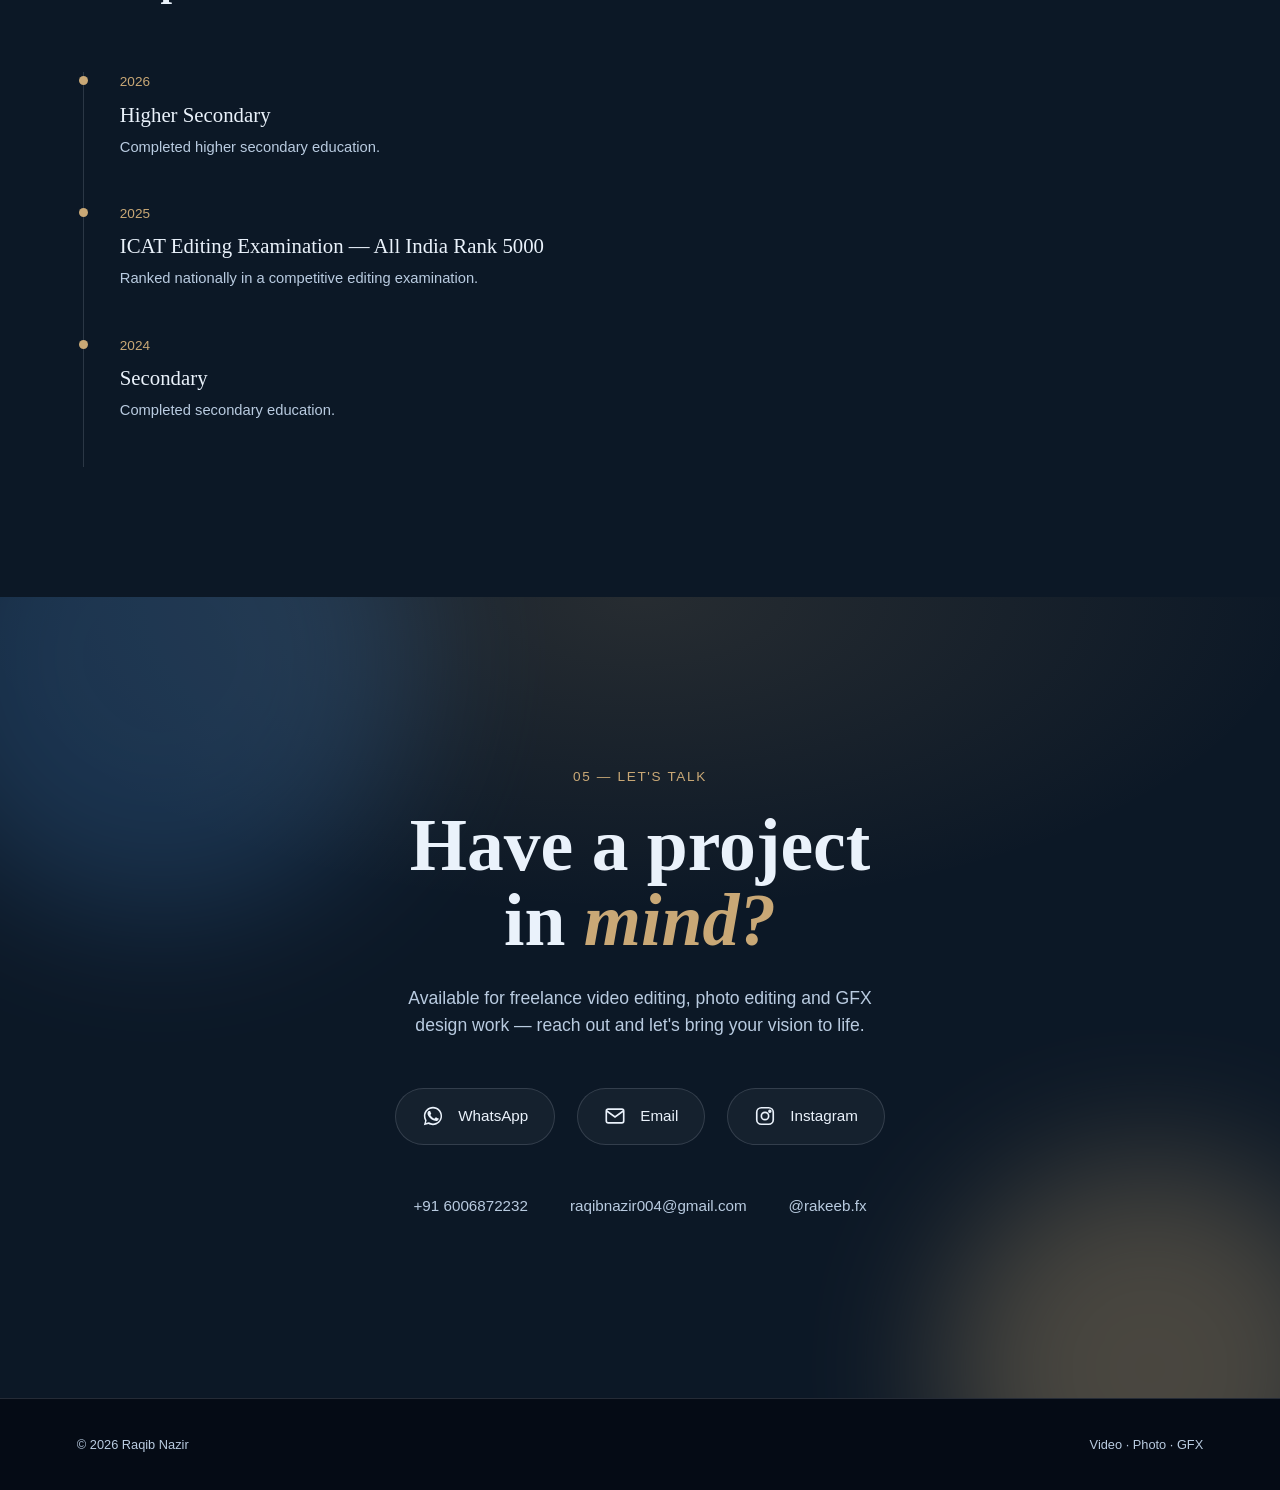
==== commit 4bfbfbf0: "Rename raqib-nazir-portfolio.html to Index.html" ====
--- a/Index.html
+++ b/Index.html
@@ -3,7 +3,7 @@
 <head>
 <meta charset="UTF-8">
 <meta name="viewport" content="width=device-width, initial-scale=1.0">
-<title>Rakeeb — Video Editor · Photo Editor · GFX Designer</title>
+<title>Raqib Nazir — Video Editor · Photo Editor · GFX Designer</title>
 <style>
   :root{
     --prussian:#0B2545;
@@ -46,6 +46,20 @@
   }
   .progress{position:fixed; top:0; left:0; height:2px; background:linear-gradient(90deg,var(--sailor),var(--gold)); width:0%; z-index:60; transition:width .1s;}
 
+  .marquee-bar{
+    position:fixed; top:0; left:0; right:0; height:34px; z-index:55;
+    background:var(--ink-2); border-bottom:1px solid var(--line);
+    display:flex; align-items:center; overflow:hidden;
+    opacity:0; animation:rise .8s .5s forwards;
+  }
+  .marquee-track{display:flex; white-space:nowrap; animation:marqueeScroll 24s linear infinite;}
+  .marquee-track span{
+    padding:0 2.2rem; font-size:0.74rem; letter-spacing:0.16em; text-transform:uppercase;
+    color:var(--gold); font-weight:600; flex-shrink:0;
+  }
+  .marquee-track span::after{content:'✦'; margin-left:2.2rem; color:var(--alice-dim); font-size:0.6rem;}
+  @keyframes marqueeScroll{from{transform:translateX(0);} to{transform:translateX(-50%);}}
+
   /* intro curtain */
   .curtain{position:fixed; inset:0; z-index:80; display:flex; pointer-events:none;}
   .curtain div{flex:1; background:var(--ink);}
@@ -55,7 +69,7 @@
   @keyframes curtainR{to{transform:translateX(100%);}}
 
   nav{
-    position:fixed; top:0; left:0; right:0; z-index:50;
+    position:fixed; top:34px; left:0; right:0; z-index:50;
     display:flex; justify-content:space-between; align-items:center;
     padding:22px 6vw;
     backdrop-filter:blur(10px);
@@ -64,12 +78,38 @@
   }
   .logo{font-family:var(--serif); font-size:1.15rem; letter-spacing:0.02em; font-weight:600; color:var(--alice);}
   .logo span{color:var(--gold);}
+  .nav-right{display:flex; align-items:center; gap:2.2rem;}
   nav ul{list-style:none; display:flex; gap:2.2rem;}
   nav a{color:var(--alice-dim); text-decoration:none; font-size:0.88rem; position:relative; padding-bottom:4px;}
   nav a::after{content:''; position:absolute; left:0; bottom:0; width:0%; height:1px; background:var(--gold); transition:width .35s ease;}
   nav a:hover{color:var(--alice);}
   nav a:hover::after{width:100%;}
 
+  .menu-toggle{
+    display:flex; flex-direction:column; justify-content:center; gap:5px;
+    width:34px; height:34px; background:none; border:none; cursor:pointer;
+    position:relative; z-index:56; padding:0;
+  }
+  .menu-toggle span{display:block; width:100%; height:1.5px; background:var(--alice); transition:transform .35s ease, opacity .35s ease;}
+  .menu-toggle.active span:nth-child(1){transform:translateY(6.5px) rotate(45deg);}
+  .menu-toggle.active span:nth-child(2){opacity:0;}
+  .menu-toggle.active span:nth-child(3){transform:translateY(-6.5px) rotate(-45deg);}
+
+  .mega-menu{
+    position:fixed; top:78px; right:6vw; z-index:56; min-width:200px;
+    background:var(--ink-2); border:1px solid var(--line); border-radius:14px; padding:10px;
+    display:flex; flex-direction:column;
+    opacity:0; transform:translateY(-12px) scale(.95); pointer-events:none;
+    transition:opacity .3s ease, transform .3s ease;
+    box-shadow:0 30px 60px -20px rgba(0,0,0,.65);
+  }
+  .mega-menu.open{opacity:1; transform:translateY(0) scale(1); pointer-events:auto;}
+  .mega-menu a{
+    padding:13px 16px; color:var(--alice-dim); text-decoration:none; font-size:0.9rem;
+    border-radius:9px; transition:background .25s ease, color .25s ease, padding-left .25s ease;
+  }
+  .mega-menu a:hover{background:rgba(201,168,118,0.1); color:var(--alice); padding-left:20px;}
+
   .blob{position:absolute; border-radius:50%; filter:blur(70px); opacity:0.32; pointer-events:none; z-index:0;}
   @keyframes float1{0%,100%{transform:translate(0,0) scale(1);} 50%{transform:translate(30px,-40px) scale(1.1);}}
   @keyframes float2{0%,100%{transform:translate(0,0) scale(1);} 50%{transform:translate(-40px,30px) scale(1.15);}}
@@ -93,8 +133,8 @@
 
   .hero-name{
     font-family:var(--serif); font-weight:700;
-    font-size:clamp(3.4rem, 8.5vw, 7.6rem); line-height:0.95; letter-spacing:-0.02em;
-    display:flex; overflow:hidden;
+    font-size:clamp(2.6rem, 6.6vw, 5.8rem); line-height:0.95; letter-spacing:-0.02em;
+    display:flex; flex-wrap:wrap; overflow:hidden;
   }
   .hero-name .letter{
     display:inline-block;
@@ -103,6 +143,7 @@
     opacity:0; transform:translateY(110%) rotate(8deg);
     animation:letterIn .9s cubic-bezier(.2,.8,.2,1) forwards, shine 7s linear infinite 2.6s;
   }
+  .hero-name .letter-space{width:0.28em; animation:none !important; opacity:1;}
   @keyframes letterIn{to{opacity:1; transform:translateY(0) rotate(0deg);}}
   @keyframes shine{to{background-position:-220% center;}}
 
@@ -193,7 +234,7 @@
   .scroll-cue .bar::after{content:''; position:absolute; top:-100%; left:0; width:100%; height:100%; background:var(--gold); animation:scrollbar 1.8s infinite;}
   @keyframes scrollbar{50%{top:0;} 100%{top:100%;}}
 
-  section{padding:130px 6vw; position:relative;}
+  section{padding:130px 6vw; position:relative; scroll-margin-top:90px;}
   .section-head{display:flex; align-items:baseline; gap:20px; margin-bottom:60px;}
   .section-num{font-family:var(--serif); font-size:0.95rem; color:var(--gold);}
   .title-mask{overflow:hidden; display:inline-block; position:relative;}
@@ -250,6 +291,58 @@
   .skill-col li:first-child{border-top:none;}
   .skill-col li::before{content:'—'; position:absolute; left:0; color:var(--gold);}
   .skill-col li:hover{color:var(--alice); padding-left:22px;}
+
+  /* folder cards — click to open a section's projects */
+  .folder-grid{
+    display:grid; grid-template-columns:repeat(2,1fr); gap:28px; max-width:820px; margin:0 auto;
+    position:relative;
+  }
+  .folder-card{
+    position:relative; overflow:hidden; cursor:pointer; text-align:center;
+    padding:48px 30px; border:1px solid var(--line); border-radius:16px;
+    background:linear-gradient(160deg, rgba(234,242,251,0.05), rgba(234,242,251,0.01));
+    transition:transform .4s ease, border-color .35s ease, box-shadow .4s ease;
+  }
+  .folder-card:hover{transform:translateY(-8px); border-color:var(--gold); box-shadow:0 30px 60px -22px rgba(201,168,118,0.4);}
+  .folder-card.open{border-color:var(--gold); background:rgba(201,168,118,0.06);}
+  .folder-icon{width:56px; height:56px; margin:0 auto 20px; color:var(--gold); animation:folderBob 4.5s ease-in-out infinite;}
+  .folder-icon svg{width:100%; height:100%;}
+  @keyframes folderBob{0%,100%{transform:translateY(0) rotate(0deg);} 50%{transform:translateY(-6px) rotate(-3deg);}}
+  .folder-card h3{font-family:var(--serif); font-size:1.35rem; color:var(--alice); margin-bottom:8px;}
+  .folder-card p{color:var(--alice-dim); font-size:0.9rem; margin-bottom:20px;}
+  .folder-cta{
+    display:inline-flex; align-items:center; gap:8px; font-size:0.8rem; letter-spacing:0.06em;
+    text-transform:uppercase; color:var(--gold); font-weight:600;
+  }
+  .folder-cta .arrow{transition:transform .35s ease;}
+  .folder-card.open .folder-cta .arrow{transform:rotate(90deg);}
+  .folder-card:hover .folder-cta .arrow{transform:translateX(4px);}
+
+  /* decorative ambient folders floating in the background of the work section */
+  .folder-float{position:absolute; opacity:0.14; color:var(--sailor); pointer-events:none; z-index:0;}
+  .folder-float svg{width:100%; height:100%;}
+  .ff1{width:70px; height:70px; top:-30px; left:2%; animation:float1 11s ease-in-out infinite;}
+  .ff2{width:50px; height:50px; bottom:-10px; right:4%; color:var(--gold); animation:float2 13s ease-in-out infinite;}
+  .ff3{width:38px; height:38px; top:40%; right:14%; animation:float3 9s ease-in-out infinite;}
+
+  .folder-panel{
+    max-height:0; overflow:hidden; opacity:0; margin-top:0;
+    transition:max-height .6s cubic-bezier(.2,.8,.2,1), opacity .5s ease, margin-top .5s ease;
+  }
+  .folder-panel.open{max-height:1600px; opacity:1; margin-top:48px;}
+  .panel-head{display:flex; align-items:center; justify-content:space-between; margin-bottom:28px; max-width:900px; margin-left:auto; margin-right:auto;}
+  .panel-head h4{font-family:var(--serif); font-size:1.4rem; color:var(--alice); font-weight:600;}
+  .panel-close{
+    background:none; border:1px solid var(--line); color:var(--alice-dim); border-radius:50px;
+    padding:8px 18px; font-size:0.8rem; cursor:pointer; transition:border-color .3s, color .3s;
+  }
+  .panel-close:hover{border-color:var(--gold); color:var(--alice);}
+
+  .ratio-grid{
+    display:flex; flex-wrap:wrap; justify-content:center; gap:24px; max-width:900px; margin:0 auto;
+    perspective:1200px;
+  }
+  .ratio-card{aspect-ratio:var(--ratio, 9/16); flex:0 1 200px; max-width:240px;}
 
   .project-grid{
     display:grid; grid-template-columns:repeat(3,1fr); gap:24px; max-width:900px; margin:0 auto;
@@ -360,10 +453,12 @@
   @media(max-width:860px){
     .hero-grid, .about-grid{grid-template-columns:1fr;}
     .portrait-wrap{order:-1; margin:0 auto 20px;}
-    .skill-cols, .project-grid, .info-row{grid-template-columns:1fr;}
+    .skill-cols, .project-grid, .info-row, .folder-grid{grid-template-columns:1fr;}
     nav ul{display:none;}
+    nav{top:34px; padding:18px 6vw;}
     section{padding:90px 6vw;}
     .contact-section{padding:110px 6vw;}
+    .ratio-card{flex:0 1 42vw;}
   }
   @media (prefers-reduced-motion: reduce){
     *{animation:none !important; transition:none !important;}
@@ -379,16 +474,35 @@
 <div class="vignette"></div>
 <div class="spotlight" id="spotlight"></div>
 
+<div class="marquee-bar">
+  <div class="marquee-track">
+    <span>Raqib Nazir</span><span>Video Editor</span><span>Photo Editor</span><span>GFX Designer</span><span>Available for Freelance</span>
+    <span>Raqib Nazir</span><span>Video Editor</span><span>Photo Editor</span><span>GFX Designer</span><span>Available for Freelance</span>
+  </div>
+</div>
+
 <nav>
-  <div class="logo">RAKEEB<span>.fx</span></div>
-  <ul>
-    <li><a href="#about">About</a></li>
-    <li><a href="#skills">Skills</a></li>
-    <li><a href="#work">Work</a></li>
-    <li><a href="#experience">Experience</a></li>
-    <li><a href="#contact">Contact</a></li>
-  </ul>
+  <div class="logo">RAQIB<span>.fx</span></div>
+  <div class="nav-right">
+    <ul>
+      <li><a href="#about">About</a></li>
+      <li><a href="#skills">Skills</a></li>
+      <li><a href="#work">Work</a></li>
+      <li><a href="#experience">Experience</a></li>
+      <li><a href="#contact">Contact</a></li>
+    </ul>
+    <button type="button" class="menu-toggle" id="menuToggle" aria-label="Open menu" aria-expanded="false">
+      <span></span><span></span><span></span>
+    </button>
+  </div>
 </nav>
+
+<div class="mega-menu" id="megaMenu">
+  <a href="#about">About Me</a>
+  <a href="#contact">Contact</a>
+  <a href="#gfxFolder" data-open="gfx-panel">GFX Projects</a>
+  <a href="#videoFolder" data-open="video-panel">Video Projects</a>
+</div>
 
 <section class="hero">
   <div class="blob blob-a" data-depth="30"></div>
@@ -420,7 +534,7 @@
 </section>
 
 <section id="about">
-  <div class="section-head reveal"><span class="section-num">01</span><div class="title-mask"><h2 class="section-title">About <em>Rakeeb</em></h2><div class="curtain-wipe"></div></div></div>
+  <div class="section-head reveal"><span class="section-num">01</span><div class="title-mask"><h2 class="section-title">About <em>Raqib</em></h2><div class="curtain-wipe"></div></div></div>
   <div class="about-grid">
     <div class="about-text reveal">
       <p>I turn raw footage and flat images into cinematic, story-driven visuals — from short-form reels and colour-graded films to retouched photography and branded graphic design.</p>
@@ -486,15 +600,55 @@
 
 <section id="work">
   <div class="section-head reveal"><span class="section-num">03</span><div class="title-mask"><h2 class="section-title">Selected <em>work</em></h2><div class="curtain-wipe"></div></div></div>
-  <div class="project-grid stagger">
-    <div class="project-card project-animated"><div class="plus">+</div>Project slot — add later</div>
-    <div class="project-card project-animated"><div class="plus">+</div>Project slot — add later</div>
-    <div class="project-card project-animated"><div class="plus">+</div>Project slot — add later</div>
-    <div class="project-card project-animated"><div class="plus">+</div>Project slot — add later</div>
-    <div class="project-card project-animated"><div class="plus">+</div>Project slot — add later</div>
-    <div class="project-card project-animated"><div class="plus">+</div>Project slot — add later</div>
+
+  <div class="folder-float ff1" aria-hidden="true"><svg viewBox="0 0 24 24" fill="currentColor"><path d="M3 6a2 2 0 012-2h4l2 2h8a2 2 0 012 2v9a2 2 0 01-2 2H5a2 2 0 01-2-2V6z"/></svg></div>
+  <div class="folder-float ff2" aria-hidden="true"><svg viewBox="0 0 24 24" fill="currentColor"><path d="M3 6a2 2 0 012-2h4l2 2h8a2 2 0 012 2v9a2 2 0 01-2 2H5a2 2 0 01-2-2V6z"/></svg></div>
+  <div class="folder-float ff3" aria-hidden="true"><svg viewBox="0 0 24 24" fill="currentColor"><path d="M3 6a2 2 0 012-2h4l2 2h8a2 2 0 012 2v9a2 2 0 01-2 2H5a2 2 0 01-2-2V6z"/></svg></div>
+
+  <div class="folder-grid stagger">
+    <div class="folder-card" id="gfxFolder" data-target="gfx-panel">
+      <div class="folder-icon"><svg viewBox="0 0 24 24" fill="none" stroke="currentColor" stroke-width="1.6"><path d="M3 6a2 2 0 012-2h4l2 2h8a2 2 0 012 2v9a2 2 0 01-2 2H5a2 2 0 01-2-2V6z"/></svg></div>
+      <h3>GFX Samples</h3>
+      <p>Posters, thumbnails & graphic design work</p>
+      <span class="folder-cta"><span class="label">Click to open</span> <span class="arrow">→</span></span>
+    </div>
+    <div class="folder-card" id="videoFolder" data-target="video-panel">
+      <div class="folder-icon"><svg viewBox="0 0 24 24" fill="none" stroke="currentColor" stroke-width="1.6"><path d="M3 6a2 2 0 012-2h4l2 2h8a2 2 0 012 2v9a2 2 0 01-2 2H5a2 2 0 01-2-2V6z"/></svg></div>
+      <h3>Video Projects</h3>
+      <p>Edits, reels & motion pieces</p>
+      <span class="folder-cta"><span class="label">Click to open</span> <span class="arrow">→</span></span>
+    </div>
   </div>
-  <div class="drag-hint reveal">Drag any project card with your mouse or finger — place it anywhere you like.</div>
+
+  <!-- GFX projects: each card's frame follows the ratio set on --ratio. Swap the placeholder
+       for an <img>/<video> and adjust --ratio (e.g. 1/1, 4/5, 16/9, 9/16) to match the file. -->
+  <div class="folder-panel" id="gfx-panel">
+    <div class="panel-head">
+      <h4>GFX Samples</h4>
+      <button type="button" class="panel-close" data-close="gfx-panel">Close ✕</button>
+    </div>
+    <div class="ratio-grid stagger">
+      <div class="project-card ratio-card" style="--ratio:1/1"><div class="plus">+</div>Project slot — add later</div>
+      <div class="project-card ratio-card" style="--ratio:4/5"><div class="plus">+</div>Project slot — add later</div>
+      <div class="project-card ratio-card" style="--ratio:16/9"><div class="plus">+</div>Project slot — add later</div>
+      <div class="project-card ratio-card" style="--ratio:9/16"><div class="plus">+</div>Project slot — add later</div>
+    </div>
+  </div>
+
+  <div class="folder-panel" id="video-panel">
+    <div class="panel-head">
+      <h4>Video Projects</h4>
+      <button type="button" class="panel-close" data-close="video-panel">Close ✕</button>
+    </div>
+    <div class="ratio-grid stagger">
+      <div class="project-card ratio-card" style="--ratio:9/16"><div class="plus">+</div>Project slot — add later</div>
+      <div class="project-card ratio-card" style="--ratio:16/9"><div class="plus">+</div>Project slot — add later</div>
+      <div class="project-card ratio-card" style="--ratio:9/16"><div class="plus">+</div>Project slot — add later</div>
+      <div class="project-card ratio-card" style="--ratio:1/1"><div class="plus">+</div>Project slot — add later</div>
+    </div>
+  </div>
+
+  <div class="drag-hint reveal">Click a folder to open it. Once open, drag any project card with your mouse or finger to place it anywhere you like.</div>
 </section>
 
 <section id="experience" style="background:var(--ink-2);">
@@ -548,7 +702,7 @@
 </section>
 
 <footer>
-  <span>© <span id="year"></span> Rakeeb.fx</span>
+  <span>© <span id="year"></span> Raqib Nazir</span>
   <span>Video · Photo · GFX</span>
 </footer>
 
@@ -556,13 +710,17 @@
   document.getElementById('year').textContent = new Date().getFullYear();
 
   // split hero name into animated letters
-  const name = "RAKEEB";
+  const name = "RAQIB NAZIR";
   const heroName = document.getElementById('heroName');
   [...name].forEach((ch,i)=>{
     const s = document.createElement('span');
-    s.className = 'letter';
-    s.textContent = ch;
-    s.style.animationDelay = (1.15 + i*0.08) + 's, ' + (1.15 + i*0.08 + 3) + 's';
+    if(ch === ' '){
+      s.className = 'letter letter-space';
+    } else {
+      s.className = 'letter';
+      s.textContent = ch;
+      s.style.animationDelay = (1.15 + i*0.08) + 's, ' + (1.15 + i*0.08 + 3) + 's';
+    }
     heroName.appendChild(s);
   });
 
@@ -670,6 +828,70 @@
     card.addEventListener('pointercancel', endDrag);
   });
 
+  // folder cards: click to open/close their project panel
+  function openFolderPanel(panelId){
+    const panel = document.getElementById(panelId);
+    const card = document.querySelector(`.folder-card[data-target="${panelId}"]`);
+    if(!panel || !card) return;
+    const alreadyOpen = panel.classList.contains('open');
+    document.querySelectorAll('.folder-panel').forEach(p=>p.classList.remove('open'));
+    document.querySelectorAll('.folder-card').forEach(c=>{
+      c.classList.remove('open');
+      const lbl = c.querySelector('.folder-cta .label');
+      if(lbl) lbl.textContent = 'Click to open';
+    });
+    if(!alreadyOpen){
+      panel.classList.add('open');
+      card.classList.add('open');
+      const lbl = card.querySelector('.folder-cta .label');
+      if(lbl) lbl.textContent = 'Close folder';
+      panel.querySelectorAll('.project-card').forEach(c=>c.classList.add('project-animated'));
+      const grid = panel.querySelector('.ratio-grid');
+      if(grid) grid.classList.add('in');
+    }
+  }
+  document.querySelectorAll('.folder-card').forEach(card=>{
+    card.addEventListener('click', ()=> openFolderPanel(card.dataset.target));
+  });
+  document.querySelectorAll('.panel-close').forEach(btn=>{
+    btn.addEventListener('click', (e)=>{
+      e.stopPropagation();
+      document.getElementById(btn.dataset.close).classList.remove('open');
+      document.querySelectorAll('.folder-card').forEach(c=>{
+        c.classList.remove('open');
+        const lbl = c.querySelector('.folder-cta .label');
+        if(lbl) lbl.textContent = 'Click to open';
+      });
+    });
+  });
+
+  // hamburger / mega menu toggle
+  const menuToggle = document.getElementById('menuToggle');
+  const megaMenu = document.getElementById('megaMenu');
+  if(menuToggle && megaMenu){
+    menuToggle.addEventListener('click', (e)=>{
+      e.stopPropagation();
+      const isOpen = megaMenu.classList.toggle('open');
+      menuToggle.classList.toggle('active', isOpen);
+      menuToggle.setAttribute('aria-expanded', isOpen);
+    });
+    document.addEventListener('click', (e)=>{
+      if(!megaMenu.contains(e.target) && !menuToggle.contains(e.target)){
+        megaMenu.classList.remove('open');
+        menuToggle.classList.remove('active');
+        menuToggle.setAttribute('aria-expanded','false');
+      }
+    });
+    megaMenu.querySelectorAll('a').forEach(a=>a.addEventListener('click', ()=>{
+      megaMenu.classList.remove('open');
+      menuToggle.classList.remove('active');
+      menuToggle.setAttribute('aria-expanded','false');
+      if(a.dataset.open){
+        setTimeout(()=>openFolderPanel(a.dataset.open), 350);
+      }
+    }));
+  }
+
   // remove curtain from flow after animation
   setTimeout(()=>{ const c = document.querySelector('.curtain'); if(c) c.style.display='none'; }, 1100);
 </script>
